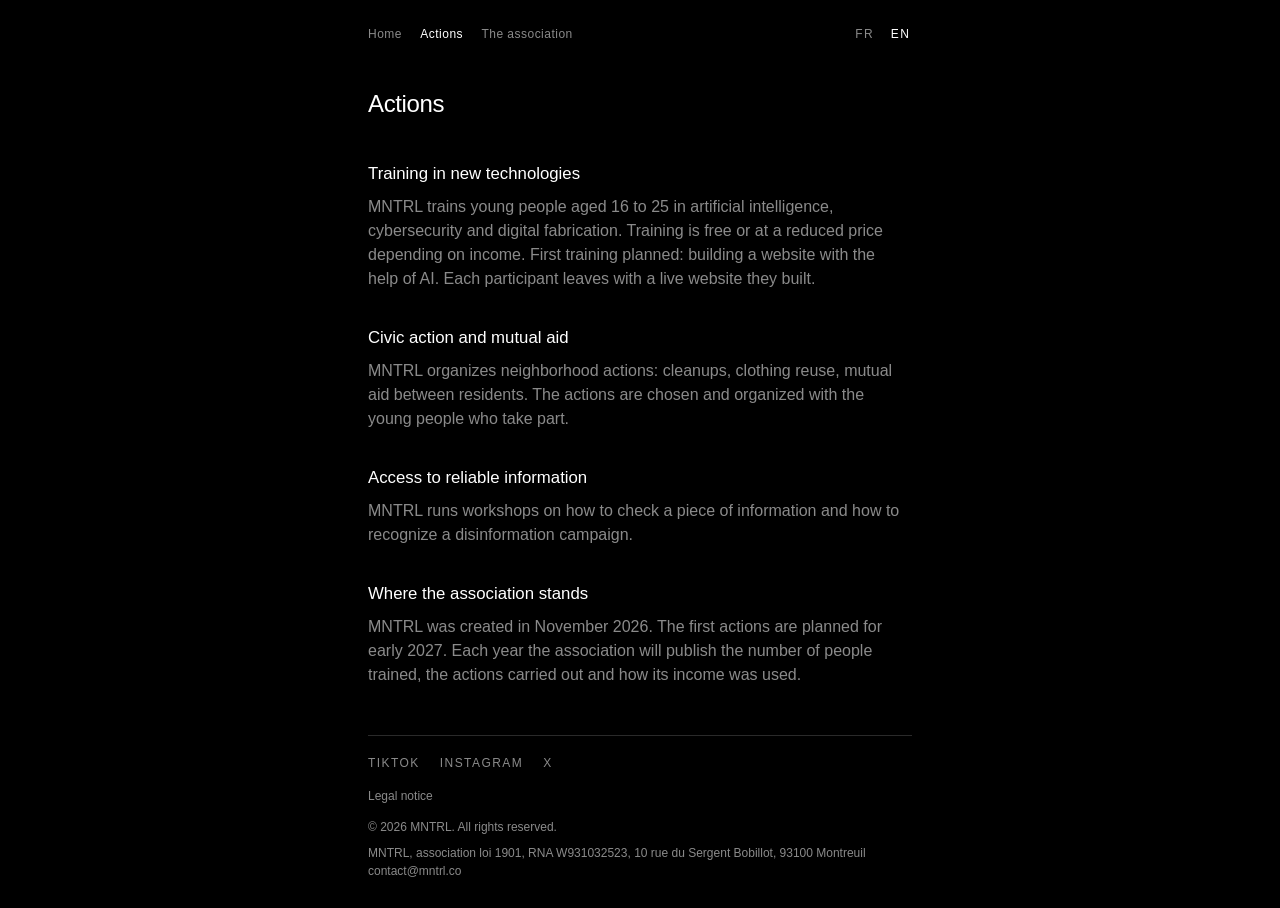
==== actions.html @ 3b0668ae "Add pages that describe the association's programs and legal notice. Co-authored-by: Cursor <cursora" ====
<!DOCTYPE html>
<html lang="fr">
<head>
  <meta charset="utf-8">
  <meta name="viewport" content="width=device-width, initial-scale=1">
  <title data-fr="Actions" data-en="Actions">Actions</title>
  <meta name="description" content="Les actions de MNTRL&nbsp;: formations aux nouvelles technologies, civisme et entraide, accès à une information fiable.">
  <meta property="og:title" content="Actions">
  <meta property="og:description" content="Les actions de MNTRL&nbsp;: formations aux nouvelles technologies, civisme et entraide, accès à une information fiable.">
  <meta property="og:type" content="website">
  <meta property="og:url" content="https://mntrl.co/actions.html">
  <meta name="theme-color" content="#000000">
  <link rel="icon" href="favicon.png" type="image/png">
  <link rel="stylesheet" href="styles.css">
  <script>
    (function () {
      var saved = null;
      try { saved = localStorage.getItem("mntrl-lang"); } catch (e) {}
      var lang = saved;
      if (lang !== "fr" && lang !== "en") {
        var nav = (navigator.languages && navigator.languages[0]) || navigator.language || "fr";
        lang = String(nav).toLowerCase().indexOf("en") === 0 ? "en" : "fr";
      }
      document.documentElement.lang = lang;
      var title = document.querySelector("title");
      if (title) {
        var text = title.getAttribute("data-" + lang);
        if (text) document.title = text;
      }
    })();
  </script>
</head>
<body>
  <header class="top">
    <nav class="menu">
      <a href="index.html"><span lang="fr">Accueil</span><span lang="en">Home</span></a>
      <a href="actions.html" aria-current="page"><span lang="fr">Actions</span><span lang="en">Actions</span></a>
      <a href="association.html"><span lang="fr">L'association</span><span lang="en">The association</span></a>
    </nav>
    <div class="lang" role="group" aria-label="Language">
      <button type="button" data-lang="fr">FR</button>
      <button type="button" data-lang="en">EN</button>
    </div>
  </header>

  <div class="sheet">
    <main class="prose">
      <h1>
        <span lang="fr">Actions</span>
        <span lang="en">Actions</span>
      </h1>

      <section>
        <h2>
          <span lang="fr">Formations aux nouvelles technologies</span>
          <span lang="en">Training in new technologies</span>
        </h2>
        <p>
          <span lang="fr">MNTRL forme des jeunes de 16 à 25 ans à l'intelligence artificielle, à la cybersécurité et à la fabrication numérique. Les formations sont gratuites ou à prix réduit selon les revenus. Première formation prévue&nbsp;: créer un site Internet avec l'aide de l'IA. Chaque participant repart avec un site en ligne qu'il a construit.</span>
          <span lang="en">MNTRL trains young people aged 16 to 25 in artificial intelligence, cybersecurity and digital fabrication. Training is free or at a reduced price depending on income. First training planned: building a website with the help of AI. Each participant leaves with a live website they built.</span>
        </p>
      </section>

      <section>
        <h2>
          <span lang="fr">Civisme et entraide</span>
          <span lang="en">Civic action and mutual aid</span>
        </h2>
        <p>
          <span lang="fr">MNTRL organise des actions de quartier&nbsp;: nettoyages, réemploi de vêtements, entraide entre habitants. Les actions sont choisies et organisées avec les jeunes qui y participent.</span>
          <span lang="en">MNTRL organizes neighborhood actions: cleanups, clothing reuse, mutual aid between residents. The actions are chosen and organized with the young people who take part.</span>
        </p>
      </section>

      <section>
        <h2>
          <span lang="fr">Accès à une information fiable</span>
          <span lang="en">Access to reliable information</span>
        </h2>
        <p>
          <span lang="fr">MNTRL anime des ateliers pour apprendre à vérifier une information et à reconnaître une campagne de désinformation.</span>
          <span lang="en">MNTRL runs workshops on how to check a piece of information and how to recognize a disinformation campaign.</span>
        </p>
      </section>

      <section>
        <h2>
          <span lang="fr">Où en est l'association</span>
          <span lang="en">Where the association stands</span>
        </h2>
        <p>
          <span lang="fr">MNTRL a été créée en novembre 2026. Les premières actions sont prévues début 2027. L'association publiera chaque année le nombre de personnes formées, les actions menées et l'usage de ses recettes.</span>
          <span lang="en">MNTRL was created in November 2026. The first actions are planned for early 2027. Each year the association will publish the number of people trained, the actions carried out and how its income was used.</span>
        </p>
      </section>
    </main>
  </div>

  <footer>
    <nav class="social">
      <a href="https://www.tiktok.com/@mntrl.co" rel="noopener noreferrer" target="_blank">TikTok</a>
      <a href="https://www.instagram.com/mntrl.co/" rel="noopener noreferrer" target="_blank">Instagram</a>
      <a href="https://x.com/mntrl_co" rel="noopener noreferrer" target="_blank">X</a>
    </nav>
    <p class="fineprint"><a href="mentions-legales.html"><span lang="fr">Mentions légales</span><span lang="en">Legal notice</span></a></p>
    <p class="legal">© <span data-year></span> MNTRL. <span lang="fr">Tous droits réservés.</span><span lang="en">All rights reserved.</span></p>
    <p class="notice">MNTRL, association loi 1901, RNA W931032523, 10 rue du Sergent Bobillot, 93100 Montreuil<br><a href="mailto:contact@mntrl.co">contact@mntrl.co</a></p>
  </footer>

  <script src="lang.js"></script>
</body>
</html>
---- styles.css ----
:root {
  color-scheme: dark;
  --bg: #000;
  --fg: #fff;
  --muted: #8a8a8a;
  --line: #2a2a2a;
}

*,
*::before,
*::after {
  box-sizing: border-box;
}

html {
  background: var(--bg);
}

body {
  display: flex;
  flex-direction: column;
  margin: 0;
  min-height: 100vh;
  background: var(--bg);
  color: var(--fg);
  font-family: "Helvetica Neue", Helvetica, Arial, sans-serif;
  font-size: 1.0625rem;
  line-height: 1.45;
  -webkit-font-smoothing: antialiased;
}

::selection {
  background: var(--fg);
  color: var(--bg);
}

html:not([lang="en"]) [lang="en"] {
  display: none;
}

html[lang="en"] [lang="fr"] {
  display: none;
}

.top {
  display: flex;
  flex-wrap: wrap;
  justify-content: space-between;
  align-items: baseline;
  gap: 0.75rem 1.5rem;
  width: min(100% - 3rem, 34rem);
  margin: 1.25rem auto 0;
}

.menu {
  display: flex;
  flex-wrap: wrap;
  gap: 0.35rem 1.15rem;
}

.menu a,
.fineprint a,
.more a,
.prose a {
  text-decoration: none;
}

.menu a {
  color: var(--muted);
  font-size: 0.75rem;
  letter-spacing: 0.04em;
}

.menu a[aria-current="page"],
.menu a:hover,
.fineprint a:hover,
.more a:hover,
.prose a:hover {
  color: var(--fg);
}

.menu a:focus-visible,
.fineprint a:focus-visible,
.more a:focus-visible,
.prose a:focus-visible {
  outline: 1px solid var(--fg);
  outline-offset: 3px;
}

.lang {
  display: flex;
  gap: 0.85rem;
  margin-left: auto;
}

.lang button {
  padding: 0.35rem 0.1rem;
  border: 0;
  background: none;
  color: var(--muted);
  font: inherit;
  font-size: 0.75rem;
  letter-spacing: 0.12em;
  cursor: pointer;
}

html[lang="fr"] .lang [data-lang="fr"],
html[lang="en"] .lang [data-lang="en"] {
  color: var(--fg);
}

.lang button:hover {
  color: var(--fg);
}

.lang button:focus-visible {
  outline: 1px solid var(--fg);
  outline-offset: 3px;
}

.sheet {
  width: min(100% - 3rem, 34rem);
  margin: auto;
  padding: 2.5rem 0 3rem;
}

main {
  margin: 0;
}

h1 {
  margin: 0 0 2.75rem;
}

h1 img {
  display: block;
  width: 100%;
  height: auto;
}

.lede {
  margin: 0;
  font-size: 1.5rem;
  font-weight: 500;
  line-height: 1.25;
  letter-spacing: -0.015em;
}

.mission {
  margin: 2.5rem 0 0;
  max-width: 60ch;
  color: var(--muted);
  font-size: 1rem;
  line-height: 1.5;
}

.more {
  margin: 1.35rem 0 0;
}

.more a {
  color: var(--fg);
}

.prose h1 {
  font-size: 1.5rem;
  font-weight: 500;
  letter-spacing: -0.015em;
  line-height: 1.25;
}

.prose h2 {
  margin: 2.25rem 0 0.65rem;
  font-size: 1.05rem;
  font-weight: 500;
  line-height: 1.3;
}

.prose p {
  margin: 0;
  max-width: 60ch;
  color: var(--muted);
  font-size: 1rem;
  line-height: 1.5;
}

.prose p + p {
  margin-top: 0.85rem;
}

.prose a {
  color: inherit;
}

.pieces:not([hidden]) {
  display: grid;
  grid-template-columns: repeat(auto-fill, minmax(10rem, 1fr));
  gap: 0.35rem;
  margin-top: 3.5rem;
}

.pieces img {
  display: block;
  width: 100%;
  aspect-ratio: 3 / 4;
  object-fit: cover;
}

footer {
  width: min(100% - 3rem, 34rem);
  margin: 0 auto;
  padding: 0 0 1.75rem;
}

.social {
  display: flex;
  gap: 1.25rem;
  padding-top: 1.15rem;
  border-top: 1px solid var(--line);
}

.social a {
  color: var(--muted);
  font-size: 0.75rem;
  letter-spacing: 0.12em;
  text-transform: uppercase;
  text-decoration: none;
}

.social a:hover {
  color: var(--fg);
}

.social a:focus-visible {
  outline: 1px solid var(--fg);
  outline-offset: 3px;
}

.legal,
.notice,
.fineprint {
  margin: 0.85rem 0 0;
  color: var(--muted);
  font-size: 0.75rem;
}

.fineprint {
  margin-top: 1rem;
}

.fineprint a {
  color: var(--muted);
}

.notice {
  margin-top: 0.45rem;
  line-height: 1.5;
}

.notice a {
  color: inherit;
  text-decoration: none;
}

.notice a:hover {
  color: var(--fg);
}

.notice a:focus-visible {
  outline: 1px solid var(--fg);
  outline-offset: 3px;
}

@media (max-width: 40rem) {
  .lede {
    font-size: 1.3rem;
  }
}
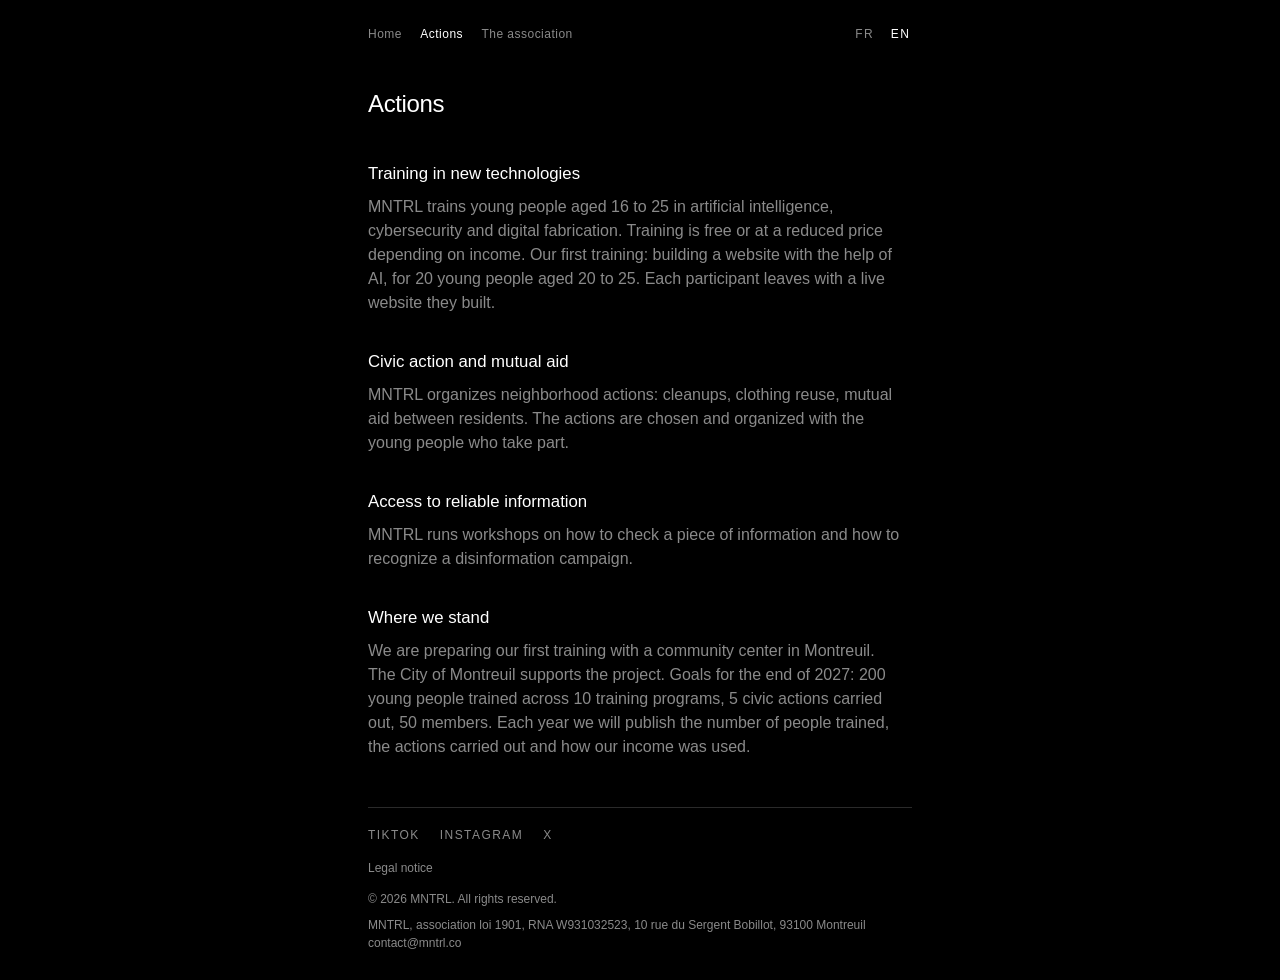
==== commit 076d1030: "Show the association's impact and the training now being prepared. Co-authored-by: Cursor <cursorage" ====
--- a/actions.html
+++ b/actions.html
@@ -3,7 +3,7 @@
 <head>
   <meta charset="utf-8">
   <meta name="viewport" content="width=device-width, initial-scale=1">
-  <title data-fr="Actions" data-en="Actions">Actions</title>
+  <title data-fr="Actions · MNTRL" data-en="Actions · MNTRL">Actions · MNTRL</title>
   <meta name="description" content="Les actions de MNTRL&nbsp;: formations aux nouvelles technologies, civisme et entraide, accès à une information fiable.">
   <meta property="og:title" content="Actions">
   <meta property="og:description" content="Les actions de MNTRL&nbsp;: formations aux nouvelles technologies, civisme et entraide, accès à une information fiable.">
@@ -56,8 +56,8 @@
           <span lang="en">Training in new technologies</span>
         </h2>
         <p>
-          <span lang="fr">MNTRL forme des jeunes de 16 à 25 ans à l'intelligence artificielle, à la cybersécurité et à la fabrication numérique. Les formations sont gratuites ou à prix réduit selon les revenus. Première formation prévue&nbsp;: créer un site Internet avec l'aide de l'IA. Chaque participant repart avec un site en ligne qu'il a construit.</span>
-          <span lang="en">MNTRL trains young people aged 16 to 25 in artificial intelligence, cybersecurity and digital fabrication. Training is free or at a reduced price depending on income. First training planned: building a website with the help of AI. Each participant leaves with a live website they built.</span>
+          <span lang="fr">MNTRL forme des jeunes de 16 à 25 ans à l'intelligence artificielle, à la cybersécurité et à la fabrication numérique. Les formations sont gratuites ou à prix réduit selon les revenus. Notre première formation&nbsp;: créer un site Internet avec l'aide de l'IA, pour 20 jeunes de 20 à 25 ans. Chaque participant repart avec un site en ligne qu'il a construit.</span>
+          <span lang="en">MNTRL trains young people aged 16 to 25 in artificial intelligence, cybersecurity and digital fabrication. Training is free or at a reduced price depending on income. Our first training: building a website with the help of AI, for 20 young people aged 20 to 25. Each participant leaves with a live website they built.</span>
         </p>
       </section>
 
@@ -85,12 +85,12 @@
 
       <section>
         <h2>
-          <span lang="fr">Où en est l'association</span>
-          <span lang="en">Where the association stands</span>
+          <span lang="fr">Où nous en sommes</span>
+          <span lang="en">Where we stand</span>
         </h2>
         <p>
-          <span lang="fr">MNTRL a été créée en novembre 2026. Les premières actions sont prévues début 2027. L'association publiera chaque année le nombre de personnes formées, les actions menées et l'usage de ses recettes.</span>
-          <span lang="en">MNTRL was created in November 2026. The first actions are planned for early 2027. Each year the association will publish the number of people trained, the actions carried out and how its income was used.</span>
+          <span lang="fr">Nous préparons notre première formation avec un centre social de Montreuil. La Ville de Montreuil soutient le projet. Objectifs pour fin 2027&nbsp;: 200 jeunes formés sur 10 parcours de formation, 5 actions civiques menées, 50 adhérents. Nous publierons chaque année le nombre de personnes formées, les actions menées et l'usage de nos recettes.</span>
+          <span lang="en">We are preparing our first training with a community center in Montreuil. The City of Montreuil supports the project. Goals for the end of 2027: 200 young people trained across 10 training programs, 5 civic actions carried out, 50 members. Each year we will publish the number of people trained, the actions carried out and how our income was used.</span>
         </p>
       </section>
     </main>
--- a/styles.css
+++ b/styles.css
@@ -176,6 +176,25 @@
   line-height: 1.3;
 }
 
+.impact > h2 {
+  margin: 2.5rem 0 0;
+  font-size: 1.5rem;
+  font-weight: 500;
+  letter-spacing: -0.015em;
+  line-height: 1.25;
+}
+
+.prose h3 {
+  margin: 2.25rem 0 0.65rem;
+  font-size: 1.05rem;
+  font-weight: 500;
+  line-height: 1.3;
+}
+
+.impact > h2 + section h3 {
+  margin-top: 1.35rem;
+}
+
 .prose p {
   margin: 0;
   max-width: 60ch;
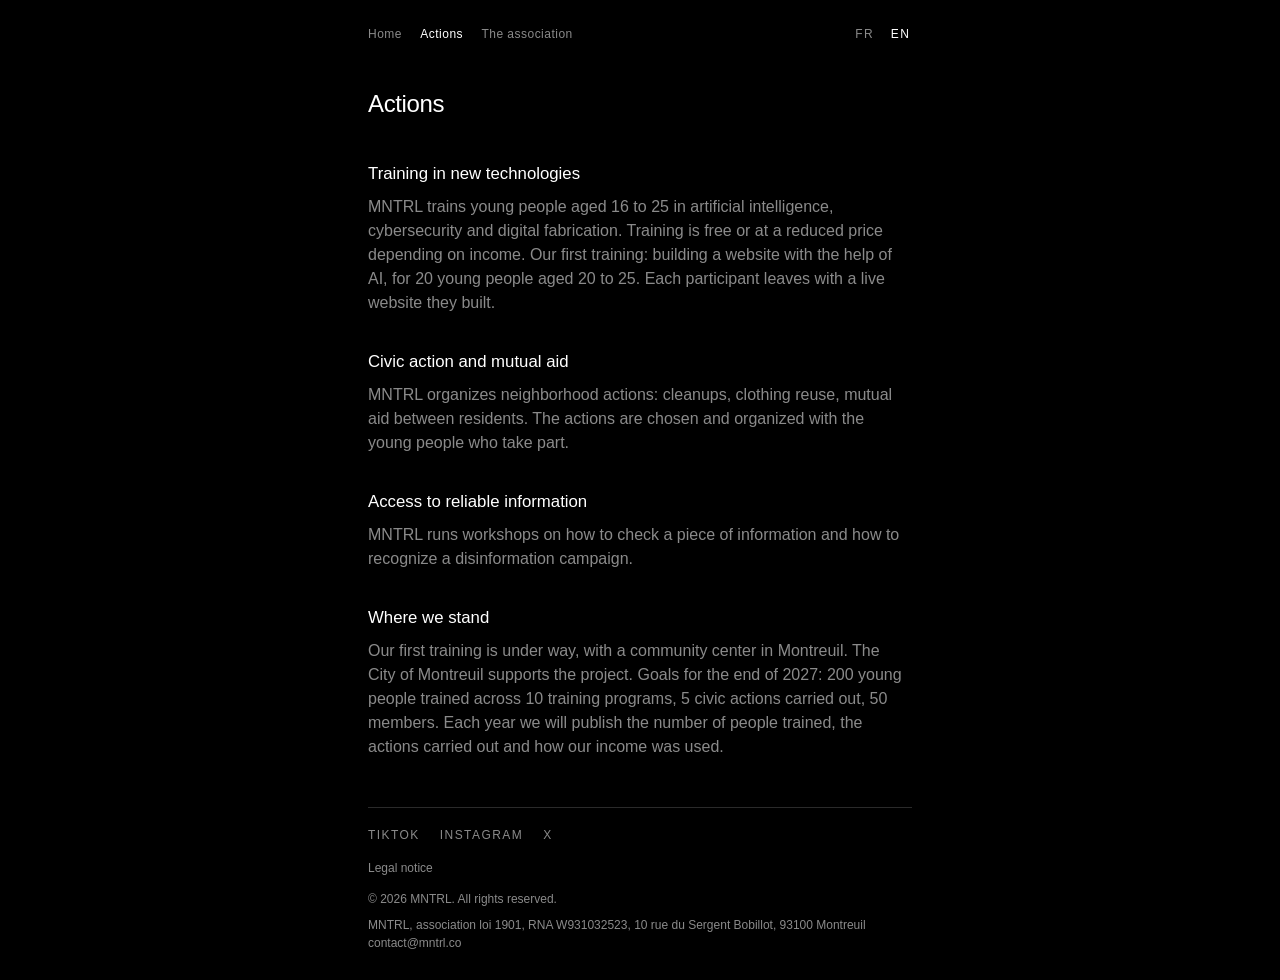
==== commit 7acfba8c: "Say the first training is under way with a community center in Montreuil. Co-authored-by: Cursor <cu" ====
--- a/actions.html
+++ b/actions.html
@@ -89,8 +89,8 @@
           <span lang="en">Where we stand</span>
         </h2>
         <p>
-          <span lang="fr">Nous préparons notre première formation avec un centre social de Montreuil. La Ville de Montreuil soutient le projet. Objectifs pour fin 2027&nbsp;: 200 jeunes formés sur 10 parcours de formation, 5 actions civiques menées, 50 adhérents. Nous publierons chaque année le nombre de personnes formées, les actions menées et l'usage de nos recettes.</span>
-          <span lang="en">We are preparing our first training with a community center in Montreuil. The City of Montreuil supports the project. Goals for the end of 2027: 200 young people trained across 10 training programs, 5 civic actions carried out, 50 members. Each year we will publish the number of people trained, the actions carried out and how our income was used.</span>
+          <span lang="fr">Notre première formation est en cours, avec un centre social de Montreuil. La Ville de Montreuil soutient le projet. Objectifs pour fin 2027&nbsp;: 200 jeunes formés sur 10 parcours de formation, 5 actions civiques menées, 50 adhérents. Nous publierons chaque année le nombre de personnes formées, les actions menées et l'usage de nos recettes.</span>
+          <span lang="en">Our first training is under way, with a community center in Montreuil. The City of Montreuil supports the project. Goals for the end of 2027: 200 young people trained across 10 training programs, 5 civic actions carried out, 50 members. Each year we will publish the number of people trained, the actions carried out and how our income was used.</span>
         </p>
       </section>
     </main>
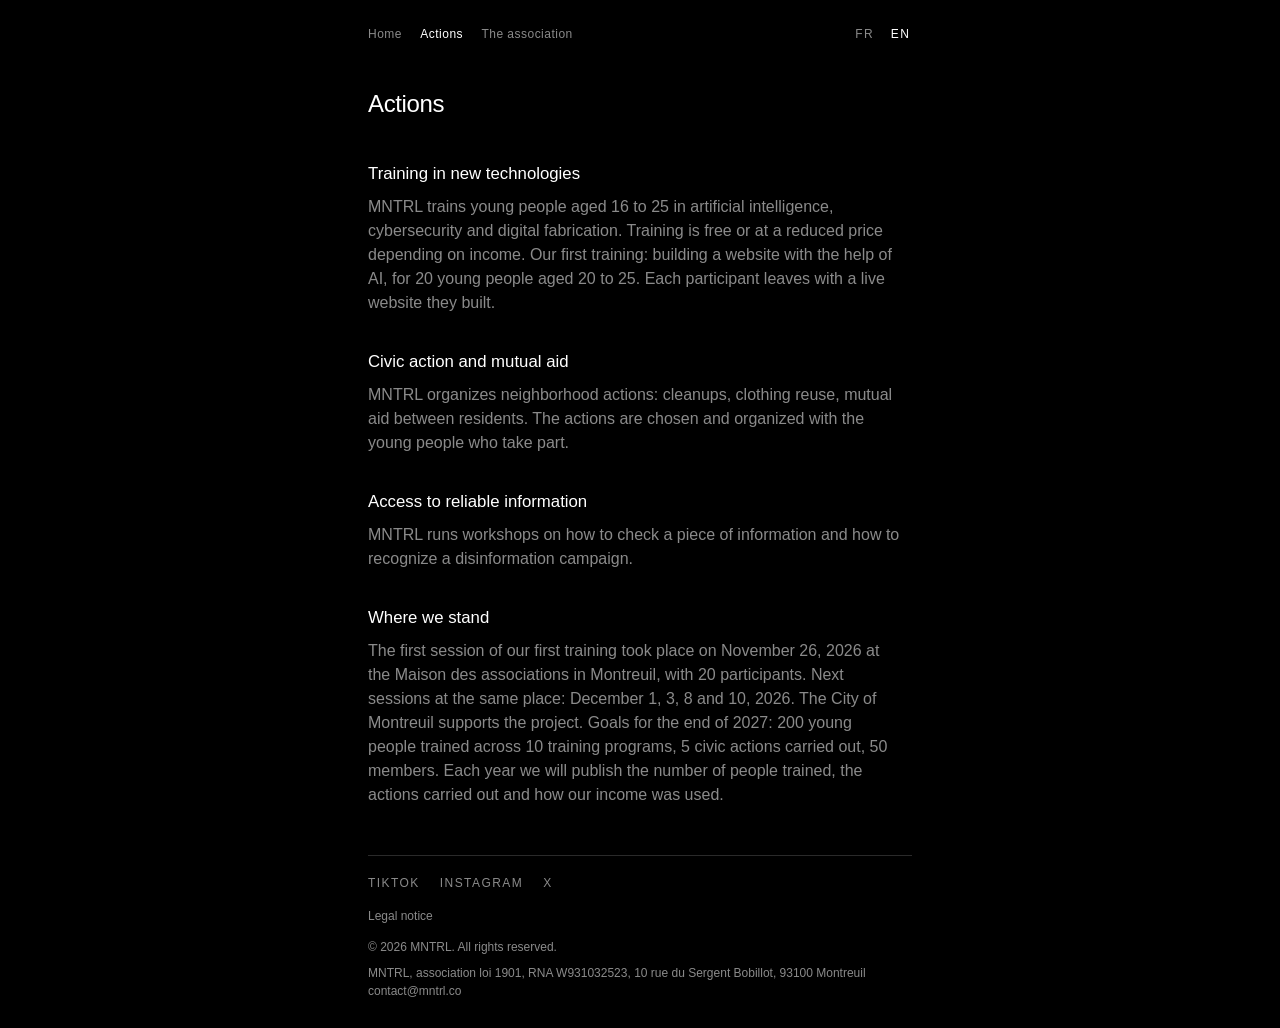
==== commit 3e6c9322: "Add a News section to the home page and say the first training session took place. Co-Authored-By: C" ====
--- a/actions.html
+++ b/actions.html
@@ -9,6 +9,17 @@
   <meta property="og:description" content="Les actions de MNTRL&nbsp;: formations aux nouvelles technologies, civisme et entraide, accès à une information fiable.">
   <meta property="og:type" content="website">
   <meta property="og:url" content="https://mntrl.co/actions.html">
+  <meta property="og:site_name" content="MNTRL">
+  <meta property="og:locale" content="fr_FR">
+  <meta property="og:locale:alternate" content="en_GB">
+  <meta property="og:image" content="https://mntrl.co/og-image.png">
+  <meta property="og:image:type" content="image/png">
+  <meta property="og:image:width" content="1200">
+  <meta property="og:image:height" content="630">
+  <meta property="og:image:alt" content="MNTRL">
+  <meta name="twitter:card" content="summary_large_image">
+  <meta name="twitter:site" content="@mntrl_co">
+  <link rel="canonical" href="https://mntrl.co/actions.html">
   <meta name="theme-color" content="#000000">
   <link rel="icon" href="favicon.png" type="image/png">
   <link rel="stylesheet" href="styles.css">
@@ -89,8 +100,8 @@
           <span lang="en">Where we stand</span>
         </h2>
         <p>
-          <span lang="fr">Notre première formation est en cours, avec un centre social de Montreuil. La Ville de Montreuil soutient le projet. Objectifs pour fin 2027&nbsp;: 200 jeunes formés sur 10 parcours de formation, 5 actions civiques menées, 50 adhérents. Nous publierons chaque année le nombre de personnes formées, les actions menées et l'usage de nos recettes.</span>
-          <span lang="en">Our first training is under way, with a community center in Montreuil. The City of Montreuil supports the project. Goals for the end of 2027: 200 young people trained across 10 training programs, 5 civic actions carried out, 50 members. Each year we will publish the number of people trained, the actions carried out and how our income was used.</span>
+          <span lang="fr">La première séance de notre première formation a eu lieu le 26 novembre 2026 à la Maison des associations de Montreuil, avec 20 participants. Prochaines séances au même endroit&nbsp;: 1er, 3, 8 et 10 décembre 2026. La Ville de Montreuil soutient le projet. Objectifs pour fin 2027&nbsp;: 200 jeunes formés sur 10 parcours de formation, 5 actions civiques menées, 50 adhérents. Nous publierons chaque année le nombre de personnes formées, les actions menées et l'usage de nos recettes.</span>
+          <span lang="en">The first session of our first training took place on November 26, 2026 at the Maison des associations in Montreuil, with 20 participants. Next sessions at the same place: December 1, 3, 8 and 10, 2026. The City of Montreuil supports the project. Goals for the end of 2027: 200 young people trained across 10 training programs, 5 civic actions carried out, 50 members. Each year we will publish the number of people trained, the actions carried out and how our income was used.</span>
         </p>
       </section>
     </main>
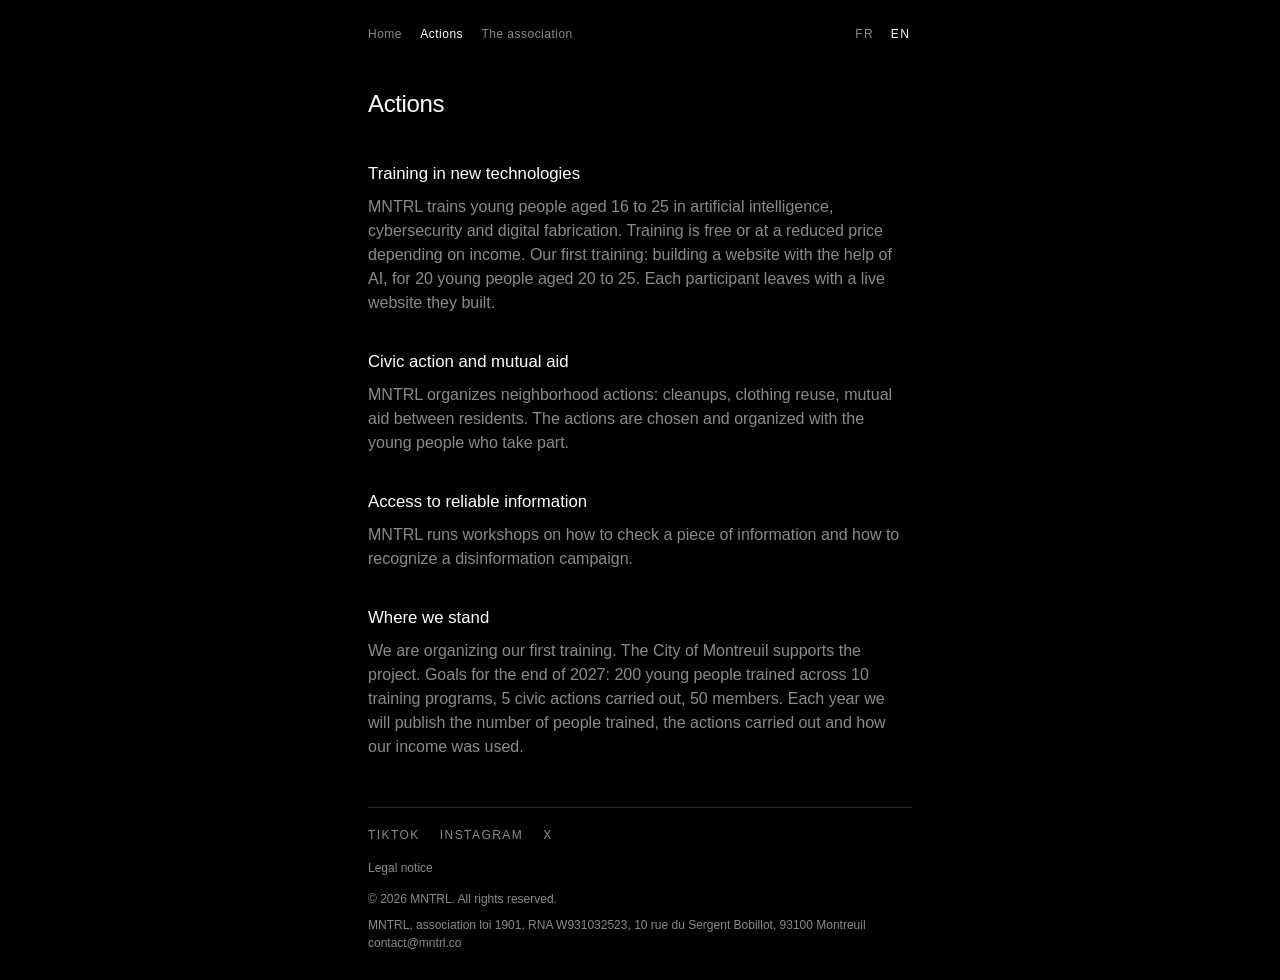
==== commit a7477fed: "Say the first training is being organized; remove claims that sessions took place or are scheduled. " ====
--- a/actions.html
+++ b/actions.html
@@ -100,8 +100,8 @@
           <span lang="en">Where we stand</span>
         </h2>
         <p>
-          <span lang="fr">La première séance de notre première formation a eu lieu le 26 novembre 2026 à la Maison des associations de Montreuil, avec 20 participants. Prochaines séances au même endroit&nbsp;: 1er, 3, 8 et 10 décembre 2026. La Ville de Montreuil soutient le projet. Objectifs pour fin 2027&nbsp;: 200 jeunes formés sur 10 parcours de formation, 5 actions civiques menées, 50 adhérents. Nous publierons chaque année le nombre de personnes formées, les actions menées et l'usage de nos recettes.</span>
-          <span lang="en">The first session of our first training took place on November 26, 2026 at the Maison des associations in Montreuil, with 20 participants. Next sessions at the same place: December 1, 3, 8 and 10, 2026. The City of Montreuil supports the project. Goals for the end of 2027: 200 young people trained across 10 training programs, 5 civic actions carried out, 50 members. Each year we will publish the number of people trained, the actions carried out and how our income was used.</span>
+          <span lang="fr">Nous organisons notre première formation. La Ville de Montreuil soutient le projet. Objectifs pour fin 2027&nbsp;: 200 jeunes formés sur 10 parcours de formation, 5 actions civiques menées, 50 adhérents. Nous publierons chaque année le nombre de personnes formées, les actions menées et l'usage de nos recettes.</span>
+          <span lang="en">We are organizing our first training. The City of Montreuil supports the project. Goals for the end of 2027: 200 young people trained across 10 training programs, 5 civic actions carried out, 50 members. Each year we will publish the number of people trained, the actions carried out and how our income was used.</span>
         </p>
       </section>
     </main>
